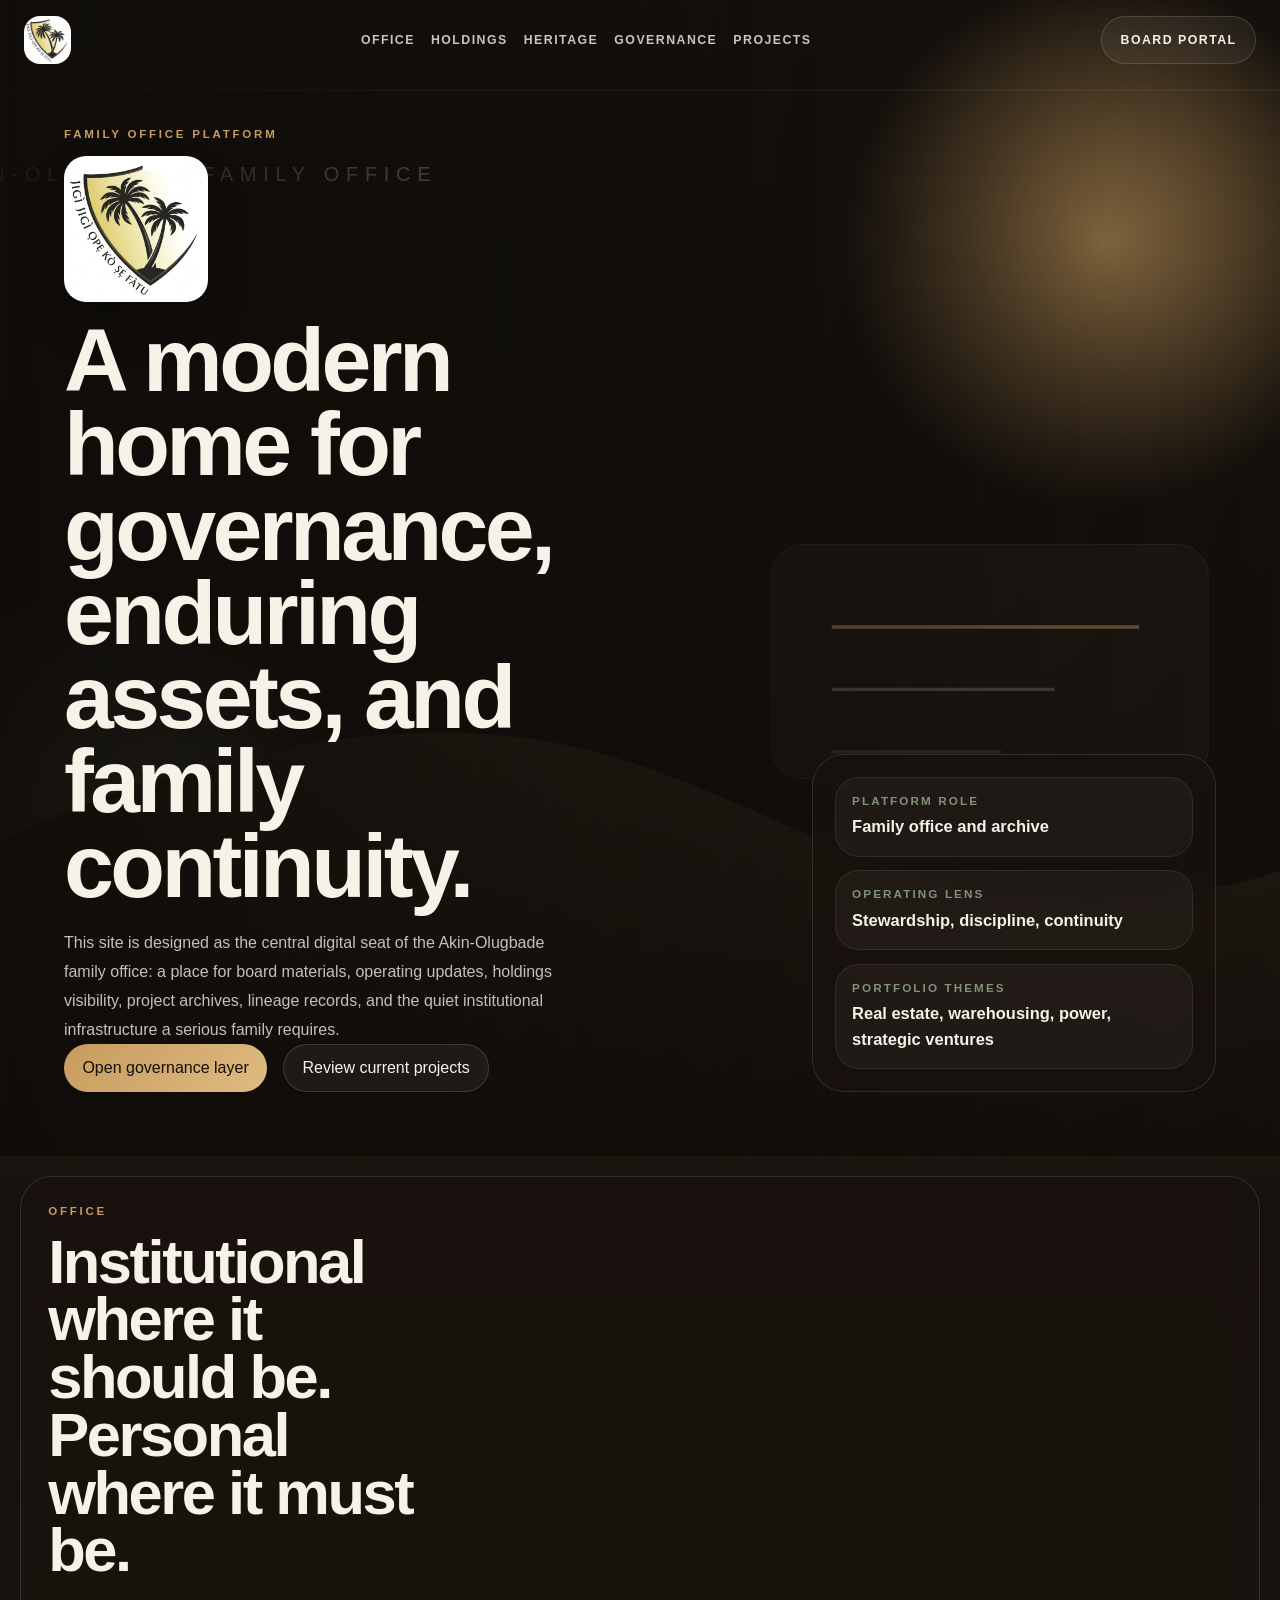
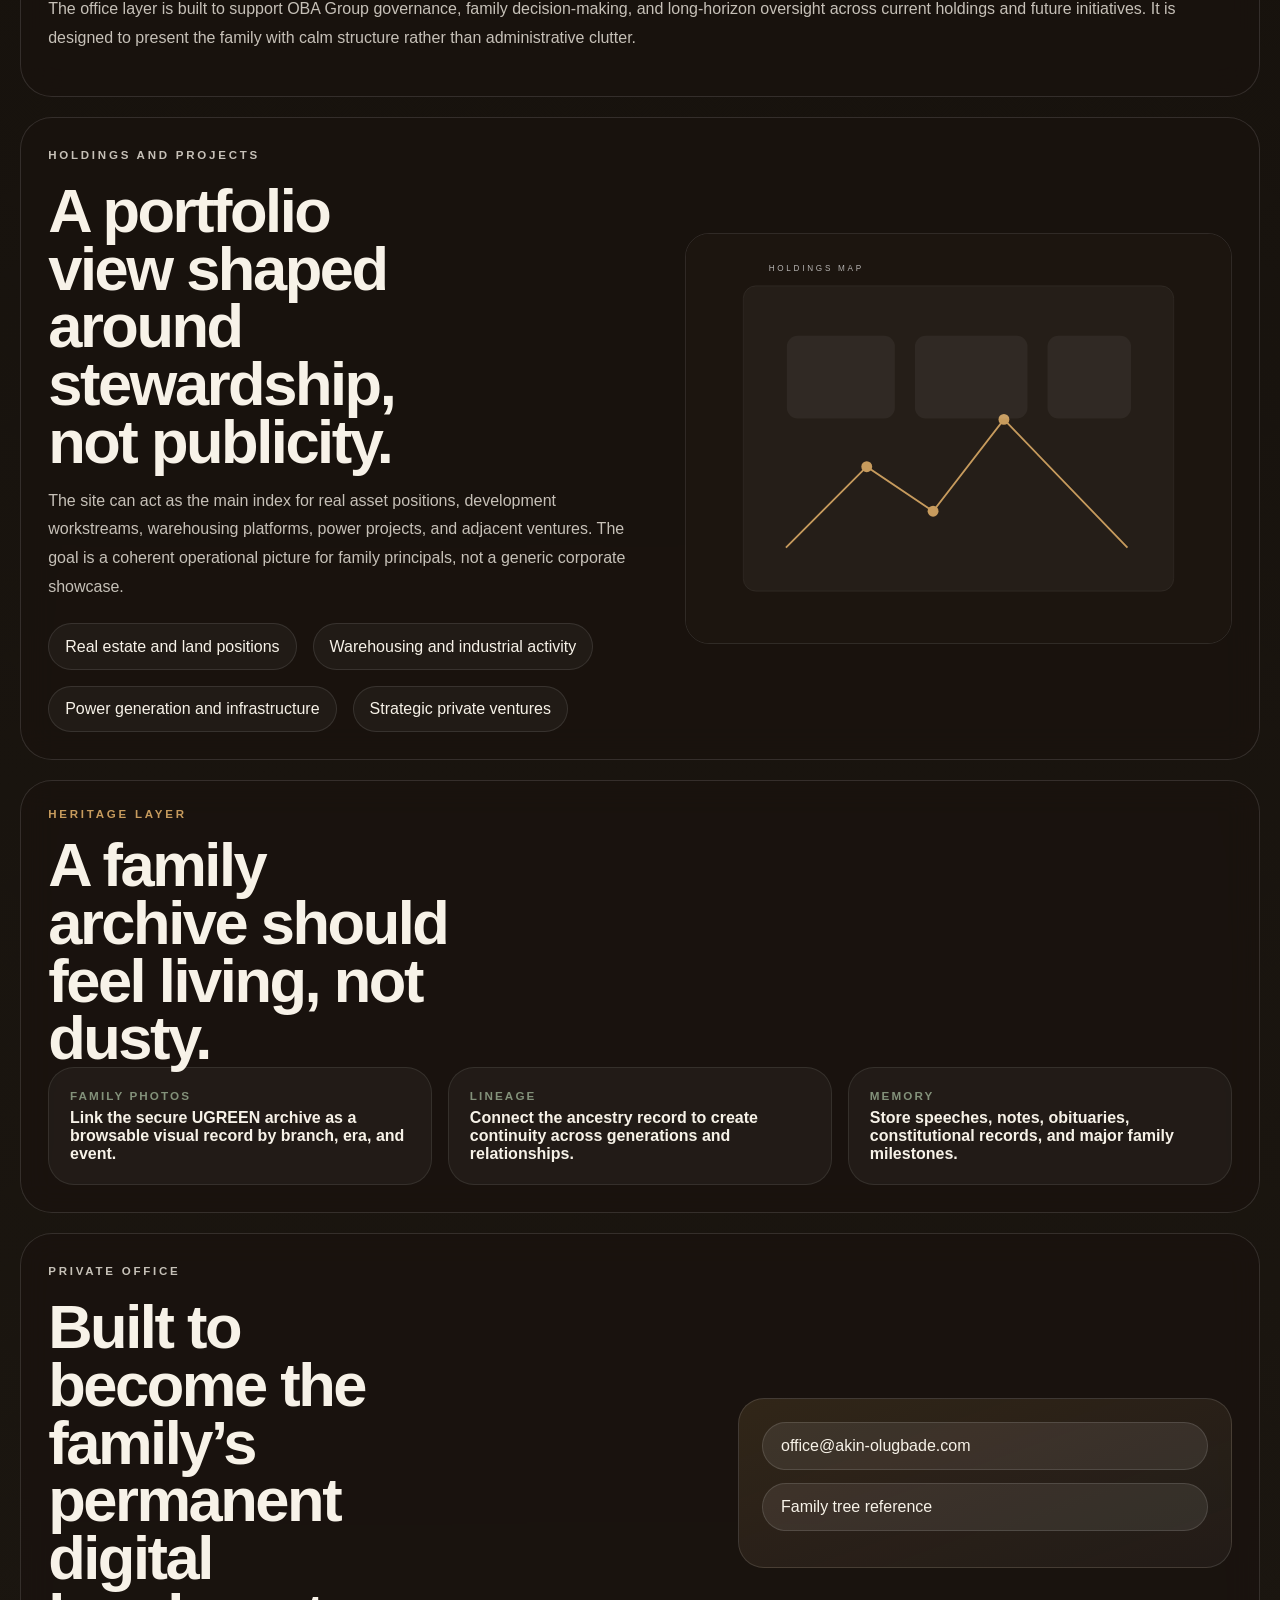
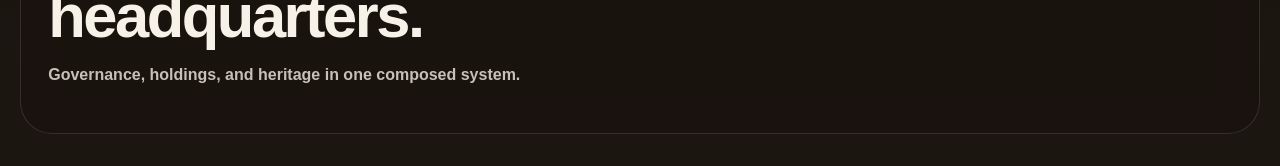
==== index.html @ 4da864d9 "Initial commit for akin-olugbade.com" ====
<!DOCTYPE html>
<html lang="en">
  <head>
    <meta charset="UTF-8" />
    <meta name="viewport" content="width=device-width, initial-scale=1.0" />
    <title>Akin-Olugbade | Family Office, Holdings, and Heritage</title>
    <meta
      name="description"
      content="Akin-Olugbade is a modern family office platform for governance, portfolio stewardship, project visibility, and family legacy."
    />
    <link rel="stylesheet" href="styles.css" />
    <script defer src="main.js"></script>
  </head>
  <body>
    <nav class="site-nav" id="nav">
      <a class="nav-brand" href="#hero" aria-label="Akin-Olugbade home">
        <img class="brand-logo" src="assets/akin-logo.jpg" alt="Akin-Olugbade" />
      </a>
      <div class="nav-links" id="navLinks">
        <a href="#office">Office</a>
        <a href="#holdings">Holdings</a>
        <a href="#heritage">Heritage</a>
        <a href="governance.html">Governance</a>
        <a href="projects.html">Projects</a>
      </div>
      <a class="nav-cta" href="governance.html">Board portal</a>
      <button class="nav-toggle" id="burger" aria-label="Toggle navigation" aria-expanded="false">
        <span></span>
        <span></span>
      </button>
    </nav>

    <main>
      <section class="hero" id="hero">
        <div class="hero-media">
          <img src="assets/akin-hero.svg" alt="Akin-Olugbade family office visual composition" />
          <div class="hero-overlay"></div>
        </div>
        <div class="hero-copy" data-reveal>
          <p class="eyebrow">Family Office Platform</p>
          <img class="hero-logo" src="assets/akin-logo.jpg" alt="Akin-Olugbade" />
          <h1>A modern home for governance, enduring assets, and family continuity.</h1>
          <p class="hero-sub">
            This site is designed as the central digital seat of the Akin-Olugbade family office:
            a place for board materials, operating updates, holdings visibility, project archives,
            lineage records, and the quiet institutional infrastructure a serious family requires.
          </p>
          <div class="hero-actions">
            <a class="button button-primary" href="governance.html">Open governance layer</a>
            <a class="button button-secondary" href="projects.html">Review current projects</a>
          </div>
        </div>
        <aside class="hero-panel" data-reveal>
          <div class="panel-row">
            <span>Platform role</span>
            <strong>Family office and archive</strong>
          </div>
          <div class="panel-row">
            <span>Operating lens</span>
            <strong>Stewardship, discipline, continuity</strong>
          </div>
          <div class="panel-row">
            <span>Portfolio themes</span>
            <strong>Real estate, warehousing, power, strategic ventures</strong>
          </div>
        </aside>
      </section>

      <section class="intro-band" id="office" data-reveal>
        <p class="section-kicker">Office</p>
        <h2>Institutional where it should be. Personal where it must be.</h2>
        <p class="intro-copy">
          The office layer is built to support OBA Group governance, family decision-making, and
          long-horizon oversight across current holdings and future initiatives. It is designed to
          present the family with calm structure rather than administrative clutter.
        </p>
      </section>

      <section class="chapter" id="holdings">
        <div class="chapter-copy" data-reveal>
          <p class="section-kicker">Holdings and Projects</p>
          <h2>A portfolio view shaped around stewardship, not publicity.</h2>
          <p>
            The site can act as the main index for real asset positions, development workstreams,
            warehousing platforms, power projects, and adjacent ventures. The goal is a coherent
            operational picture for family principals, not a generic corporate showcase.
          </p>
          <div class="chapter-points">
            <span>Real estate and land positions</span>
            <span>Warehousing and industrial activity</span>
            <span>Power generation and infrastructure</span>
            <span>Strategic private ventures</span>
          </div>
        </div>
        <div class="chapter-media" data-reveal>
          <img src="assets/akin-estate.svg" alt="Akin-Olugbade holdings visual panel" />
        </div>
      </section>

      <section class="proof-band" id="heritage" data-reveal>
        <div class="proof-copy">
          <p class="section-kicker">Heritage Layer</p>
          <h2>A family archive should feel living, not dusty.</h2>
        </div>
        <div class="proof-grid">
          <article class="work-card">
            <span>Family Photos</span>
            <strong>Link the secure UGREEN archive as a browsable visual record by branch, era, and event.</strong>
          </article>
          <article class="work-card">
            <span>Lineage</span>
            <strong>Connect the ancestry record to create continuity across generations and relationships.</strong>
          </article>
          <article class="work-card">
            <span>Memory</span>
            <strong>Store speeches, notes, obituaries, constitutional records, and major family milestones.</strong>
          </article>
        </div>
      </section>

      <section class="contact" id="contact">
        <div class="contact-copy" data-reveal>
          <p class="section-kicker">Private Office</p>
          <h2>Built to become the family’s permanent digital headquarters.</h2>
          <p class="contact-accent">Governance, holdings, and heritage in one composed system.</p>
        </div>
        <div class="contact-panel" data-reveal>
          <a class="contact-mail" href="mailto:office@akin-olugbade.com">office@akin-olugbade.com</a>
          <a class="contact-link" href="https://www.ancestry.co.uk/family-tree/tree/61433172/family?cfpid=34068550895&fpid=34068550895&usePUBJs=true">Family tree reference</a>
        </div>
      </section>
    </main>
  </body>
</html>
---- styles.css ----
:root {
  --ink: #f7f2e8;
  --ink-soft: rgba(247, 242, 232, 0.78);
  --bg: #17120d;
  --line: rgba(255, 255, 255, 0.12);
  --bronze: #c79b5d;
  --sage: #83917a;
  --serif: Calibri, Candara, "Segoe UI", sans-serif;
  --sans: Calibri, Candara, "Segoe UI", sans-serif;
  --ease: cubic-bezier(0.22, 1, 0.36, 1);
}

*,
*::before,
*::after {
  box-sizing: border-box;
}

html {
  scroll-behavior: smooth;
}

body {
  margin: 0;
  font-family: var(--sans);
  color: var(--ink);
  background:
    radial-gradient(circle at 14% 12%, rgba(199, 155, 93, 0.12), transparent 18%),
    radial-gradient(circle at 85% 18%, rgba(131, 145, 122, 0.12), transparent 20%),
    linear-gradient(180deg, #0f0c09, #17120d 42%, #1b1610 100%);
}

body.menu-open {
  overflow: hidden;
}

img {
  display: block;
  max-width: 100%;
}

a {
  color: inherit;
  text-decoration: none;
}

.site-nav {
  position: fixed;
  inset: 0 0 auto 0;
  z-index: 30;
  display: flex;
  align-items: center;
  justify-content: space-between;
  gap: 1rem;
  padding: 1rem 1.5rem;
  transition: background-color 0.25s var(--ease), backdrop-filter 0.25s var(--ease);
}

.site-nav.scrolled {
  background: rgba(15, 12, 9, 0.72);
  backdrop-filter: blur(16px);
}

.nav-brand,
.nav-links,
.hero-actions,
.chapter-points {
  display: flex;
  gap: 1rem;
}

.nav-brand,
.nav-links a,
.nav-cta {
  font-size: 0.77rem;
  font-weight: 700;
  letter-spacing: 0.12em;
  text-transform: uppercase;
}

.nav-brand {
  align-items: center;
}

.brand-logo {
  width: auto;
  height: 3rem;
  border-radius: 16px;
}

.nav-links a {
  color: rgba(247, 242, 232, 0.8);
}

.nav-cta,
.button,
.contact-mail,
.contact-link {
  display: inline-flex;
  align-items: center;
  justify-content: center;
  min-height: 3rem;
  padding: 0.82rem 1.15rem;
  border-radius: 999px;
}

.nav-cta {
  border: 1px solid rgba(255, 255, 255, 0.14);
  background: rgba(255, 255, 255, 0.05);
}

.nav-toggle {
  display: none;
  flex-direction: column;
  gap: 0.34rem;
  border: 0;
  background: transparent;
}

.nav-toggle span {
  width: 1.3rem;
  height: 1px;
  background: white;
}

.hero,
.subpage-hero {
  position: relative;
  min-height: 100svh;
  display: grid;
  grid-template-columns: minmax(0, 1.35fr) minmax(280px, 0.75fr);
  gap: 1.25rem;
  align-items: end;
  padding: 8rem 5vw 4rem;
}

.hero-media,
.hero-overlay {
  position: absolute;
  inset: 0;
}

.hero-media img {
  width: 100%;
  height: 100%;
  object-fit: cover;
  transform: scale(1.06);
}

.hero-overlay {
  background:
    linear-gradient(90deg, rgba(15, 12, 9, 0.9) 0%, rgba(15, 12, 9, 0.54) 44%, rgba(15, 12, 9, 0.16) 100%),
    linear-gradient(180deg, rgba(0, 0, 0, 0.06), rgba(15, 12, 9, 0.7));
}

.hero-copy,
.hero-panel,
.intro-band,
.chapter,
.proof-band,
.contact,
.subpage-copy {
  position: relative;
  z-index: 2;
}

.hero-panel,
.intro-band,
.chapter,
.proof-band,
.contact {
  border: 1px solid var(--line);
  border-radius: 32px;
  background: rgba(25, 19, 14, 0.72);
  backdrop-filter: blur(16px);
}

.hero-panel {
  padding: 1.4rem;
}

.eyebrow,
.section-kicker {
  margin: 0 0 1rem;
  font-size: 0.72rem;
  font-weight: 800;
  letter-spacing: 0.24em;
  text-transform: uppercase;
  color: var(--bronze);
}

h1,
h2 {
  margin: 0;
  font-family: var(--serif);
  font-weight: 600;
  line-height: 0.94;
  letter-spacing: -0.04em;
}

h1 {
  max-width: 11ch;
  font-size: clamp(3.8rem, 7vw, 7rem);
}

h2 {
  max-width: 12ch;
  font-size: clamp(2.5rem, 4.8vw, 4.3rem);
}

.hero-sub,
.intro-copy,
.chapter-copy p,
.contact-copy p {
  color: var(--ink-soft);
  line-height: 1.8;
}

.hero-sub {
  max-width: 58ch;
  margin: 1.35rem 0 0;
}

.hero-logo {
  width: clamp(7rem, 12vw, 9rem);
  height: auto;
  margin: 0 0 1rem;
  border-radius: 22px;
  box-shadow: 0 22px 40px rgba(0, 0, 0, 0.22);
}

.button-primary {
  background: linear-gradient(135deg, var(--bronze), #dfbb82);
  color: #130f0b;
}

.button-secondary {
  border: 1px solid rgba(255, 255, 255, 0.14);
  background: rgba(255, 255, 255, 0.05);
}

.panel-row {
  padding: 1rem;
  border-radius: 24px;
  background: rgba(255, 255, 255, 0.04);
  border: 1px solid rgba(255, 255, 255, 0.08);
}

.panel-row + .panel-row {
  margin-top: 0.85rem;
}

.panel-row span,
.work-card span {
  display: block;
  margin-bottom: 0.45rem;
  color: var(--sage);
  font-size: 0.73rem;
  font-weight: 700;
  letter-spacing: 0.18em;
  text-transform: uppercase;
}

.panel-row strong {
  font-size: 1.03rem;
  line-height: 1.55;
}

.intro-band,
.chapter,
.proof-band,
.contact {
  width: min(1240px, calc(100% - 2rem));
  margin: 1.25rem auto 0;
  padding: 1.7rem;
}

.chapter {
  display: grid;
  grid-template-columns: minmax(0, 1.05fr) minmax(320px, 0.95fr);
  gap: 2rem;
  align-items: center;
}

.chapter-points {
  flex-wrap: wrap;
  margin-top: 1.35rem;
}

.chapter-points span {
  padding: 0.82rem 1rem;
  border-radius: 999px;
  border: 1px solid rgba(255, 255, 255, 0.1);
  background: rgba(255, 255, 255, 0.04);
}

.chapter-media img {
  width: 100%;
  border-radius: 24px;
  border: 1px solid rgba(255, 255, 255, 0.1);
}

.proof-grid {
  display: grid;
  grid-template-columns: repeat(3, 1fr);
  gap: 1rem;
}

.work-card {
  padding: 1.3rem;
  border-radius: 26px;
  border: 1px solid rgba(255, 255, 255, 0.09);
  background: rgba(255, 255, 255, 0.04);
}

.contact {
  display: grid;
  grid-template-columns: minmax(0, 1.15fr) minmax(280px, 0.85fr);
  gap: 1.4rem;
  align-items: center;
  margin-bottom: 2rem;
}

.contact-accent {
  color: var(--bronze);
  font-weight: 700;
}

.contact-panel {
  padding: 1.4rem;
  border-radius: 26px;
  background: linear-gradient(160deg, rgba(199, 155, 93, 0.14), rgba(255, 255, 255, 0.04));
  border: 1px solid rgba(255, 255, 255, 0.12);
}

.contact-mail,
.contact-link {
  width: 100%;
  justify-content: flex-start;
  margin-bottom: 0.85rem;
  background: rgba(255, 255, 255, 0.08);
  border: 1px solid rgba(255, 255, 255, 0.12);
}

.subpage-main {
  min-height: 100svh;
}

.subpage-hero {
  grid-template-columns: 1fr;
}

.subpage-copy {
  max-width: 44rem;
}

[data-reveal] {
  opacity: 0;
  transform: translateY(26px);
  transition: opacity 0.7s var(--ease), transform 0.7s var(--ease);
}

[data-reveal].in {
  opacity: 1;
  transform: none;
}

@media (max-width: 960px) {
  .hero,
  .chapter,
  .contact {
    grid-template-columns: 1fr;
  }

  .proof-grid {
    grid-template-columns: 1fr;
  }

  .nav-links,
  .nav-cta {
    display: none;
  }

  .nav-toggle {
    display: flex;
  }

  .nav-links.open {
    position: absolute;
    top: 100%;
    left: 1rem;
    right: 1rem;
    display: flex;
    flex-direction: column;
    padding: 1rem;
    border-radius: 20px;
    background: rgba(15, 12, 9, 0.96);
    border: 1px solid rgba(255, 255, 255, 0.1);
  }
}

@media (max-width: 640px) {
  .hero,
  .subpage-hero {
    padding-inline: 1rem;
  }

  .intro-band,
  .chapter,
  .proof-band,
  .contact {
    width: min(100% - 1rem, 100%);
    padding: 1.2rem;
    border-radius: 24px;
  }
}
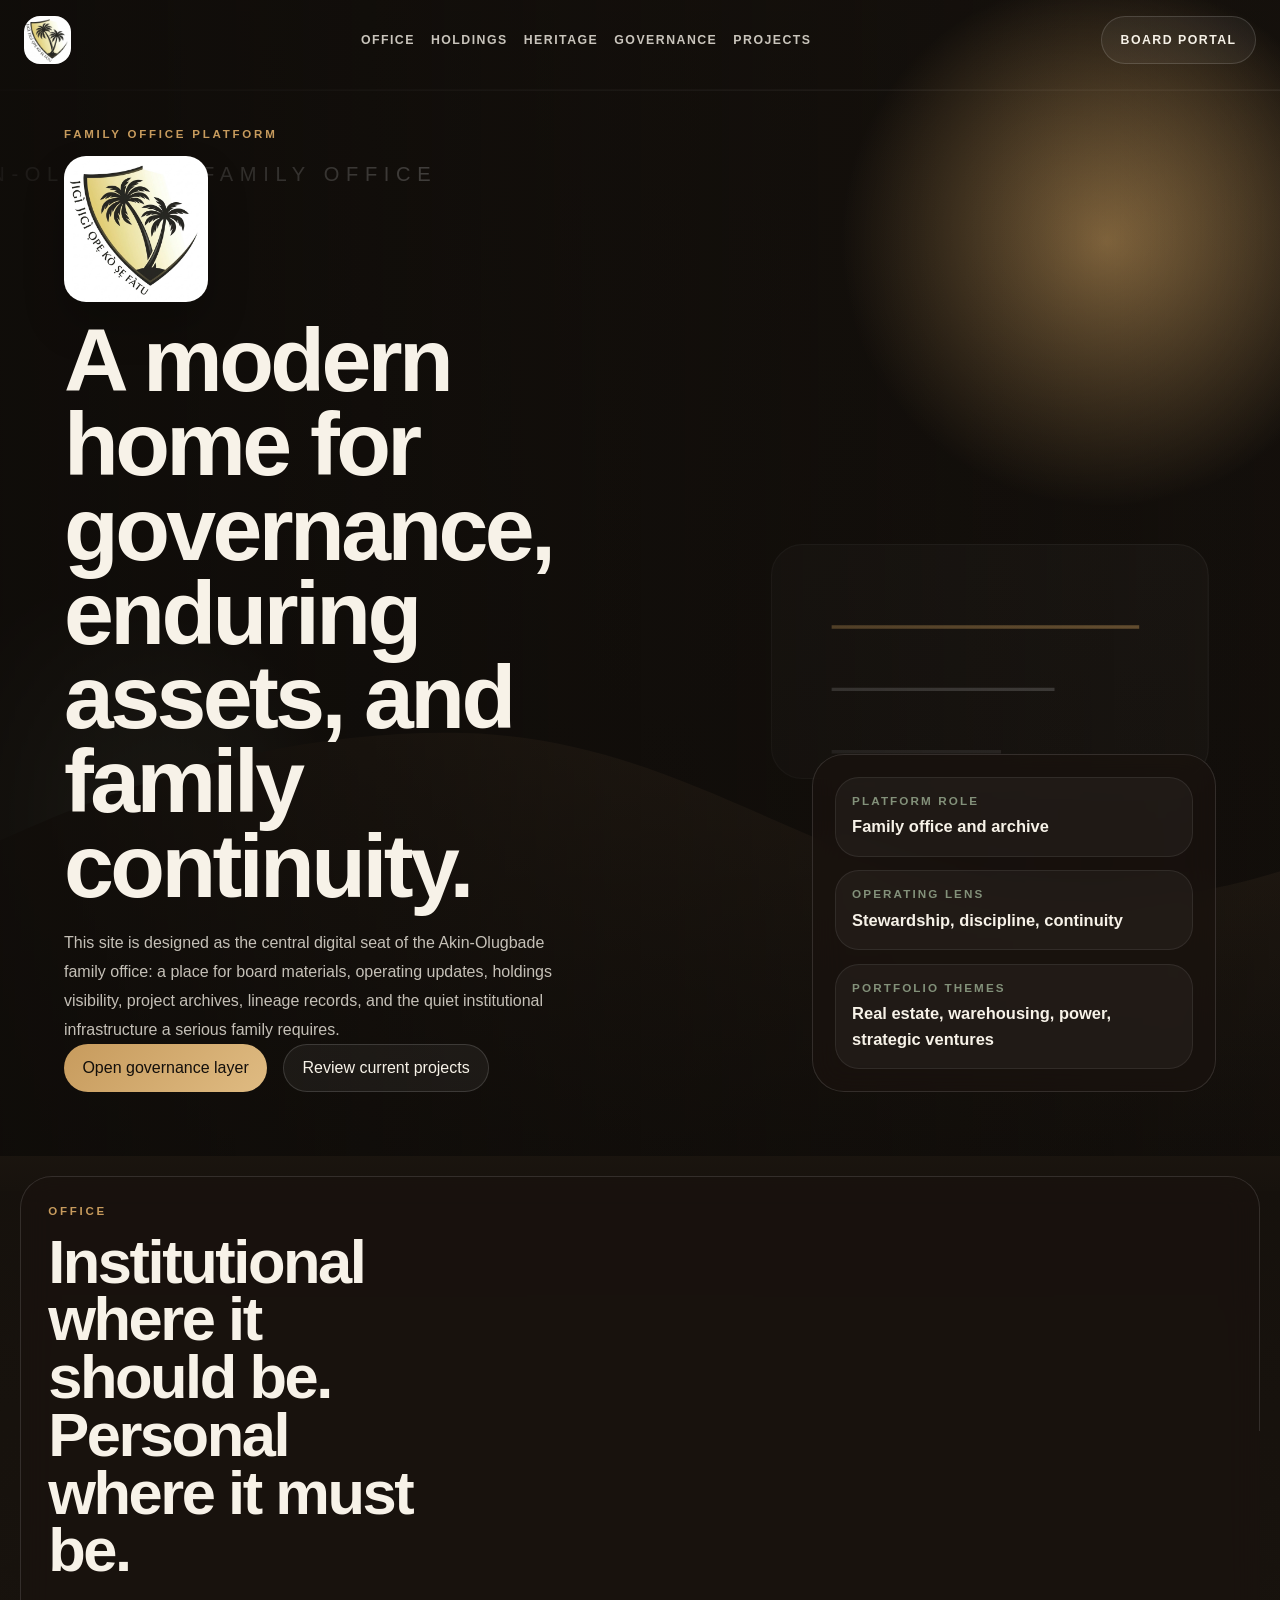
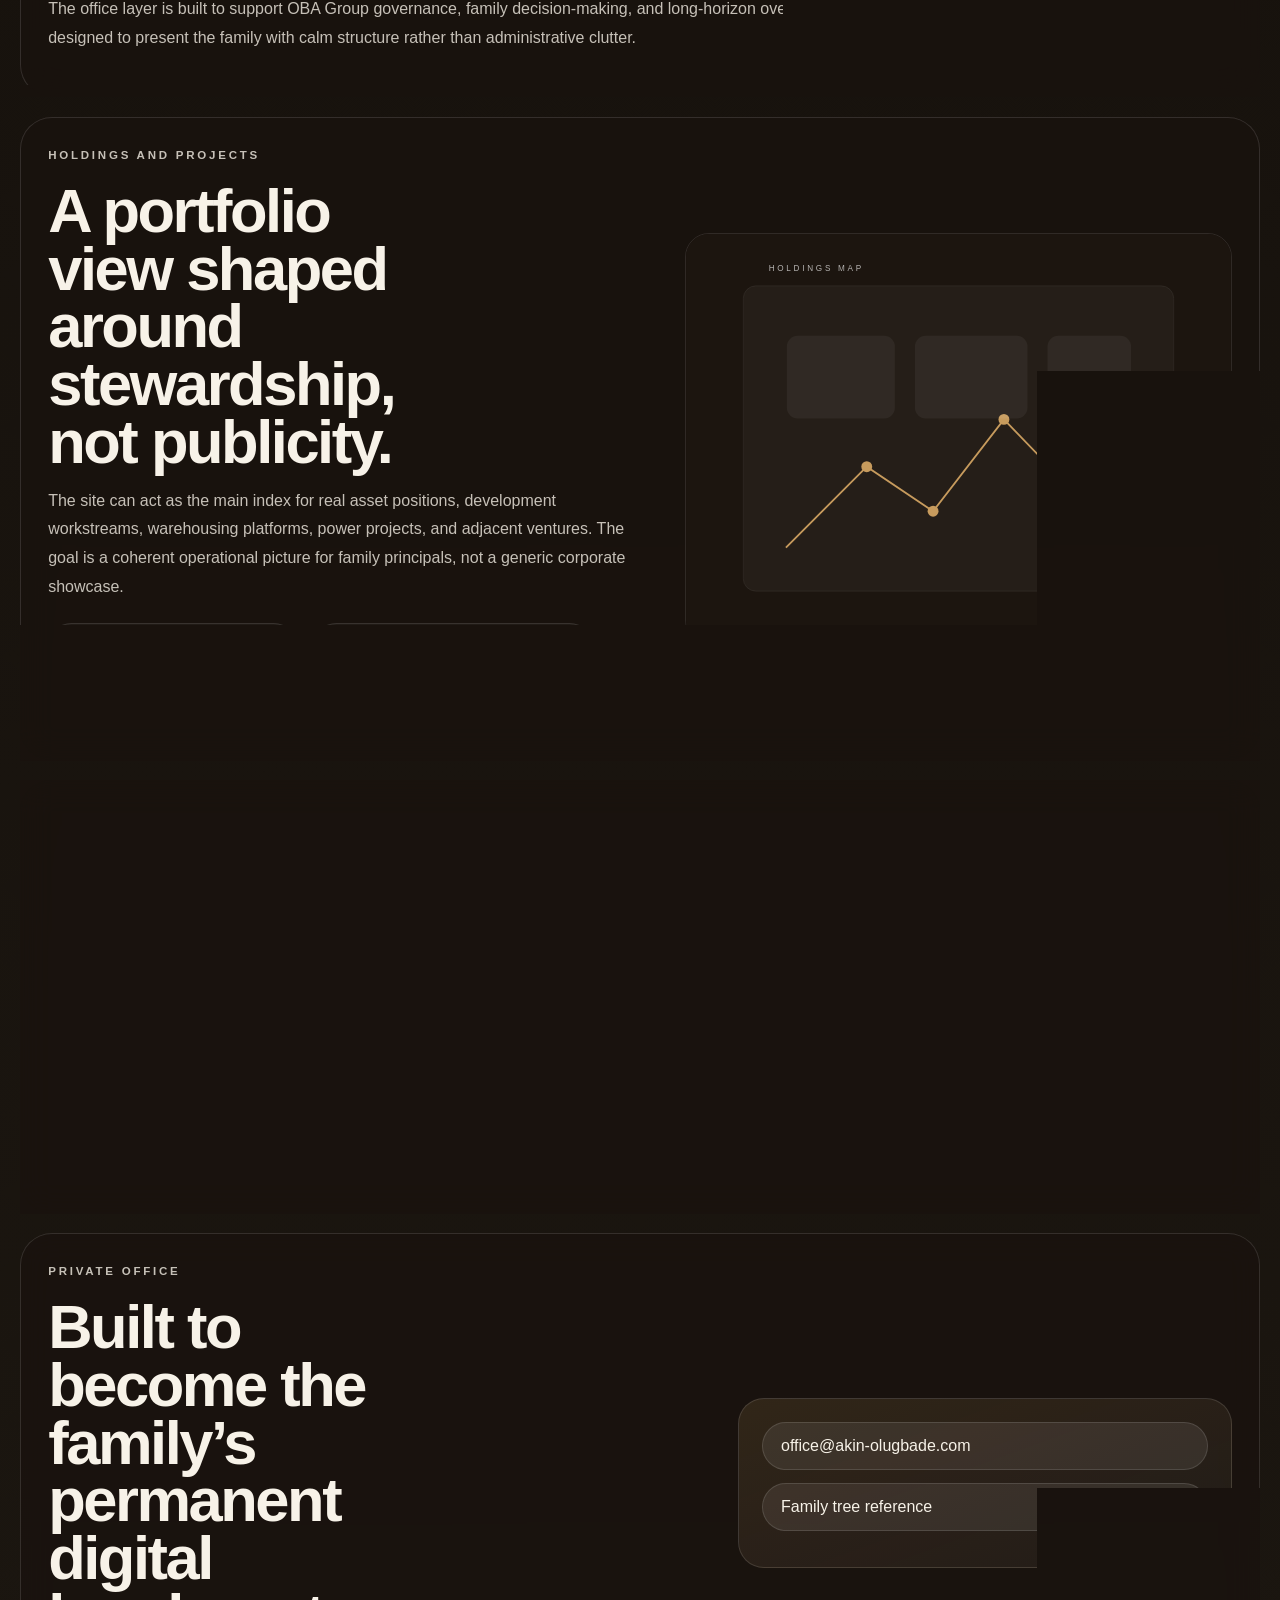
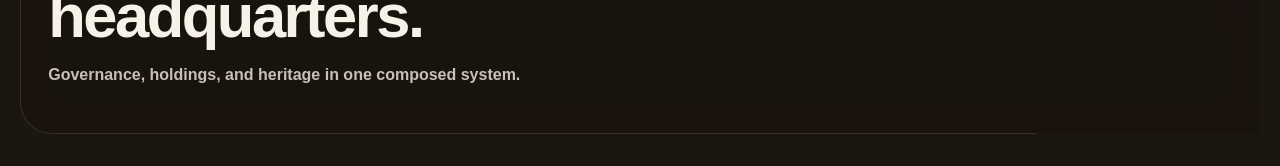
==== commit 1f58f0c1: "Add favicons, tab icons, and social media Open Graph preview tags" ====
--- a/index.html
+++ b/index.html
@@ -8,6 +8,37 @@
       name="description"
       content="Akin-Olugbade is a modern family office platform for governance, portfolio stewardship, project visibility, and family legacy."
     />
+    <!-- Favicon / Tab Icons -->
+    <link rel="icon" type="image/x-icon" href="favicon.ico" />
+    <link rel="icon" type="image/png" sizes="32x32" href="assets/favicon-32x32.png" />
+    <link rel="icon" type="image/png" sizes="16x16" href="assets/favicon-16x16.png" />
+    <link rel="apple-touch-icon" sizes="180x180" href="assets/apple-touch-icon.png" />
+
+    <!-- Open Graph / WhatsApp / Facebook / LinkedIn -->
+    <meta property="og:type" content="website" />
+    <meta property="og:site_name" content="Akin-Olugbade" />
+    <meta property="og:title" content="Akin-Olugbade | Family Office, Holdings, and Heritage" />
+    <meta
+      property="og:description"
+      content="Akin-Olugbade is a modern family office platform for governance, portfolio stewardship, project visibility, and family legacy."
+    />
+    <meta property="og:url" content="https://akin-olugbade.com/" />
+    <meta property="og:image" content="https://akin-olugbade.com/assets/og-image.jpg" />
+    <meta property="og:image:secure_url" content="https://akin-olugbade.com/assets/og-image.jpg" />
+    <meta property="og:image:type" content="image/jpeg" />
+    <meta property="og:image:width" content="1200" />
+    <meta property="og:image:height" content="630" />
+    <meta property="og:image:alt" content="Akin-Olugbade Family Office" />
+
+    <!-- Twitter Card -->
+    <meta name="twitter:card" content="summary_large_image" />
+    <meta name="twitter:title" content="Akin-Olugbade | Family Office, Holdings, and Heritage" />
+    <meta
+      name="twitter:description"
+      content="Akin-Olugbade is a modern family office platform for governance, portfolio stewardship, project visibility, and family legacy."
+    />
+    <meta name="twitter:image" content="https://akin-olugbade.com/assets/og-image.jpg" />
+
     <link rel="stylesheet" href="styles.css" />
     <script defer src="main.js"></script>
   </head>
